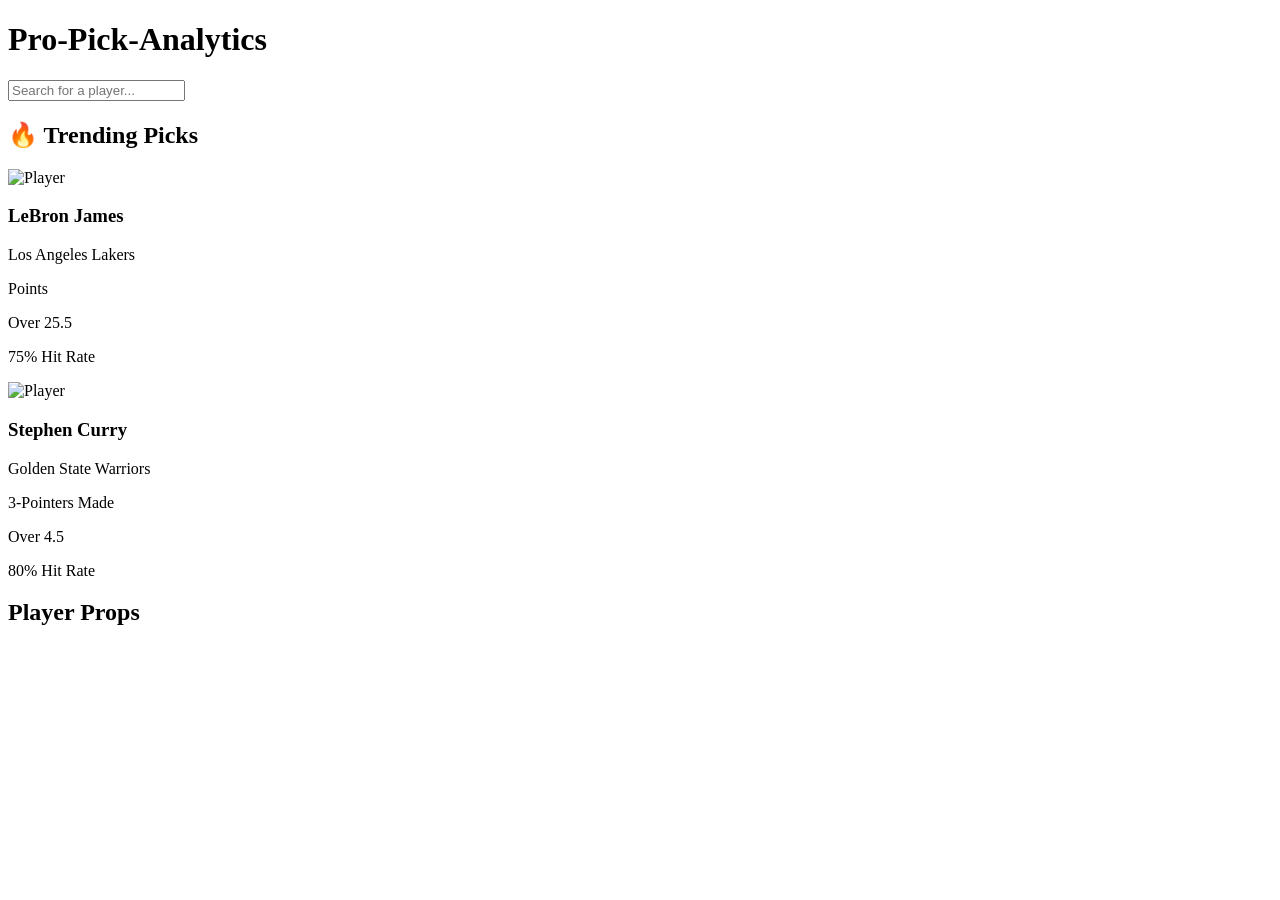
==== index.html @ f6f14ed5 "Add files via upload" ====
<!DOCTYPE html>
<html lang="en">
<head>
    <meta charset="UTF-8">
    <meta name="viewport" content="width=device-width, initial-scale=1.0">
    <title>Sports Betting Analytics</title>
    <link rel="stylesheet" href="css/style.css">
</head>
<body>
    <header>
        <div class="container">
            <h1>Pro-Pick-Analytics</h1>
            <div class="search-container">
                <input type="text" id="search-bar" placeholder="Search for a player...">
            </div>
        </div>
    </header>
    <main>
        <div class="container">
            <div class="best-picks">
                <h2>🔥 Trending Picks</h2>
                <div class="pick-card">
                    <div class="pick-player">
                        <img src="https://via.placeholder.com/40" alt="Player"/>
                        <div>
                            <h3>LeBron James</h3>
                            <p>Los Angeles Lakers</p>
                        </div>
                    </div>
                    <div class="pick-details">
                        <p>Points</p>
                        <p class="projection">Over 25.5</p>
                        <p class="hit-rate">75% Hit Rate</p>
                    </div>
                </div>
                <div class="pick-card">
                    <div class="pick-player">
                        <img src="https://via.placeholder.com/40" alt="Player"/>
                        <div>
                            <h3>Stephen Curry</h3>
                            <p>Golden State Warriors</p>
                        </div>
                    </div>
                    <div class="pick-details">
                        <p>3-Pointers Made</p>
                        <p class="projection">Over 4.5</p>
                        <p class="hit-rate">80% Hit Rate</p>
                    </div>
                </div>
            </div>
            <div class="player-props-container">
                <h2>Player Props</h2>
                <div class="player-props-grid">
                    <!-- Player props will be dynamically inserted here -->
                </div>
            </div>
        </div>
    </main>
    <script src="js/script.js"></script>
</body>
</html>
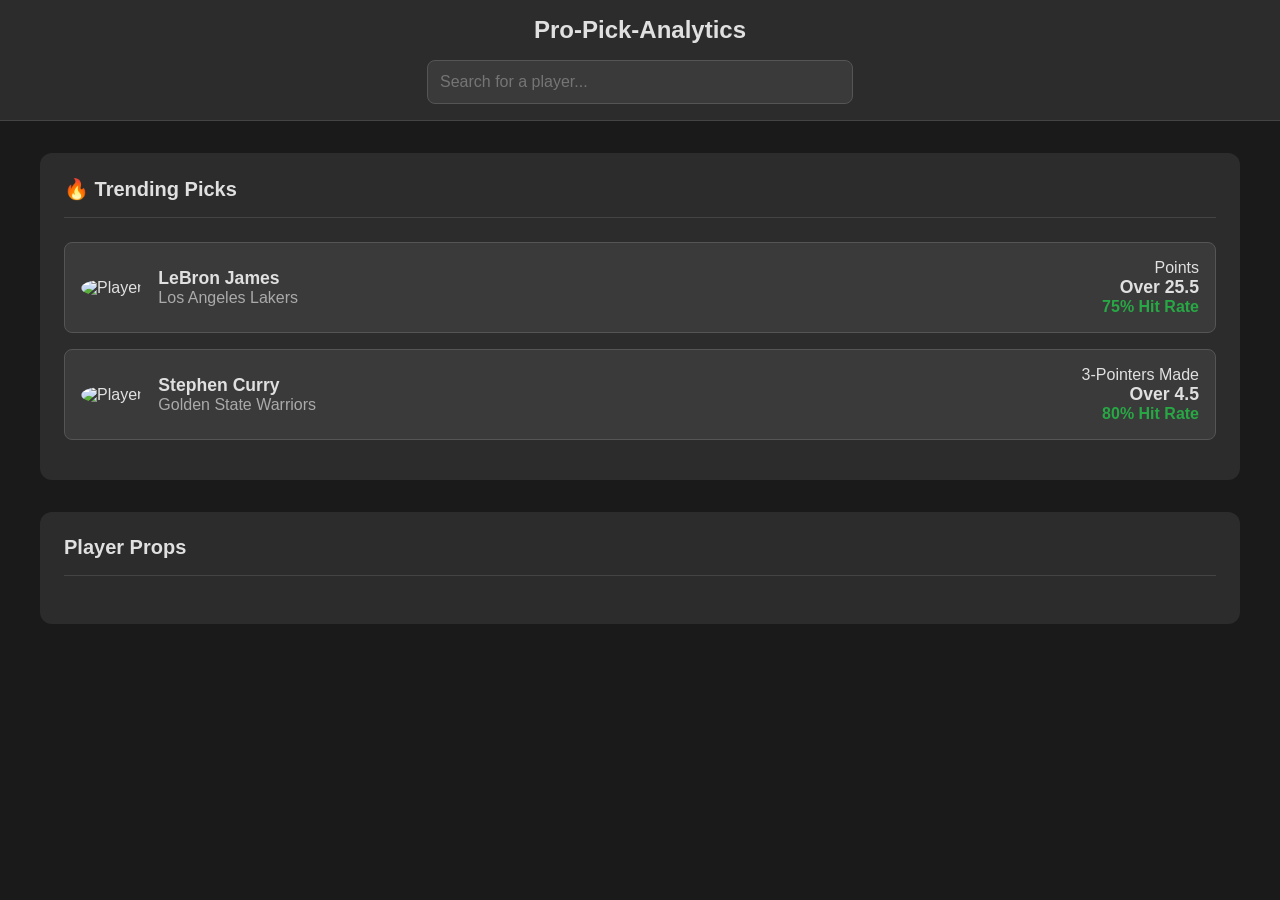
==== commit 32785d4b: "Initial commit" ====
--- a/index.html
+++ b/index.html
@@ -56,6 +56,7 @@
             </div>
         </div>
     </main>
+    <!-- Force redeploy -->
     <script src="js/script.js"></script>
 </body>
 </html>
--- a/css/style.css
+++ b/css/style.css
@@ -0,0 +1,177 @@
+body {
+    background-color: #1a1a1a;
+    color: #e0e0e0;
+    font-family: -apple-system, BlinkMacSystemFont, "Segoe UI", Roboto, Helvetica, Arial, sans-serif;
+    margin: 0;
+}
+
+.container {
+    max-width: 1200px;
+    margin: 0 auto;
+    padding: 0 1rem;
+}
+
+header {
+    background-color: #2c2c2c;
+    padding: 1rem 0;
+    border-bottom: 1px solid #444;
+}
+
+header h1 {
+    text-align: center;
+    margin: 0;
+    font-size: 1.5rem;
+}
+
+.search-container {
+    margin-top: 1rem;
+    text-align: center;
+}
+
+#search-bar {
+    width: 100%;
+    max-width: 400px;
+    padding: 0.75rem;
+    border-radius: 8px;
+    border: 1px solid #555;
+    background-color: #3a3a3a;
+    color: #e0e0e0;
+    font-size: 1rem;
+}
+
+main {
+    padding: 2rem 0;
+}
+
+.best-picks, .player-props-container {
+    background-color: #2c2c2c;
+    padding: 1.5rem;
+    border-radius: 12px;
+    margin-bottom: 2rem;
+}
+
+h2 {
+    margin-top: 0;
+    border-bottom: 1px solid #444;
+    padding-bottom: 1rem;
+    margin-bottom: 1.5rem;
+    font-size: 1.25rem;
+}
+
+.pick-card {
+    display: flex;
+    justify-content: space-between;
+    align-items: center;
+    background-color: #3a3a3a;
+    padding: 1rem;
+    border-radius: 8px;
+    margin-bottom: 1rem;
+    border: 1px solid #555;
+}
+
+.pick-player {
+    display: flex;
+    align-items: center;
+}
+
+.pick-player img {
+    border-radius: 50%;
+    margin-right: 1rem;
+}
+
+.pick-player h3 {
+    margin: 0;
+    font-size: 1.1rem;
+}
+
+.pick-player p {
+    margin: 0;
+    color: #aaa;
+}
+
+.pick-details {
+    text-align: right;
+}
+
+.pick-details p {
+    margin: 0;
+}
+
+.projection {
+    font-weight: bold;
+    font-size: 1.1rem;
+}
+
+.hit-rate {
+    color: #28a745;
+    font-weight: bold;
+}
+
+.player-props-grid {
+    display: grid;
+    grid-template-columns: repeat(auto-fit, minmax(300px, 1fr));
+    gap: 1.5rem;
+}
+
+.player-card {
+    background-color: #3a3a3a;
+    padding: 1.5rem;
+    border-radius: 8px;
+    border: 1px solid #555;
+}
+
+.player-card h3 {
+    margin-top: 0;
+}
+
+.view-stats-btn {
+    background-color: #007bff;
+    color: #ffffff;
+    border: none;
+    padding: 0.5rem 1rem;
+    border-radius: 5px;
+    cursor: pointer;
+    margin-top: 1rem;
+    width: 100%;
+    font-size: 1rem;
+}
+
+.player-stats {
+    margin-top: 1.5rem;
+    background-color: #4a4a4a;
+    padding: 1rem;
+    border-radius: 8px;
+}
+
+.projections, .trends, .injury-status, .matchup {
+    margin-top: 1rem;
+}
+
+.projections h5, .trends h5, .injury-status h5, .matchup h5 {
+    margin-bottom: 0.5rem;
+    color: #00aaff;
+}
+
+@media (max-width: 768px) {
+    header h1 {
+        font-size: 1.25rem;
+    }
+
+    #search-bar {
+        width: 100%;
+    }
+
+    .player-props-grid {
+        grid-template-columns: 1fr;
+    }
+
+    .pick-card {
+        flex-direction: column;
+        align-items: flex-start;
+    }
+
+    .pick-details {
+        text-align: left;
+        margin-top: 1rem;
+    }
+}
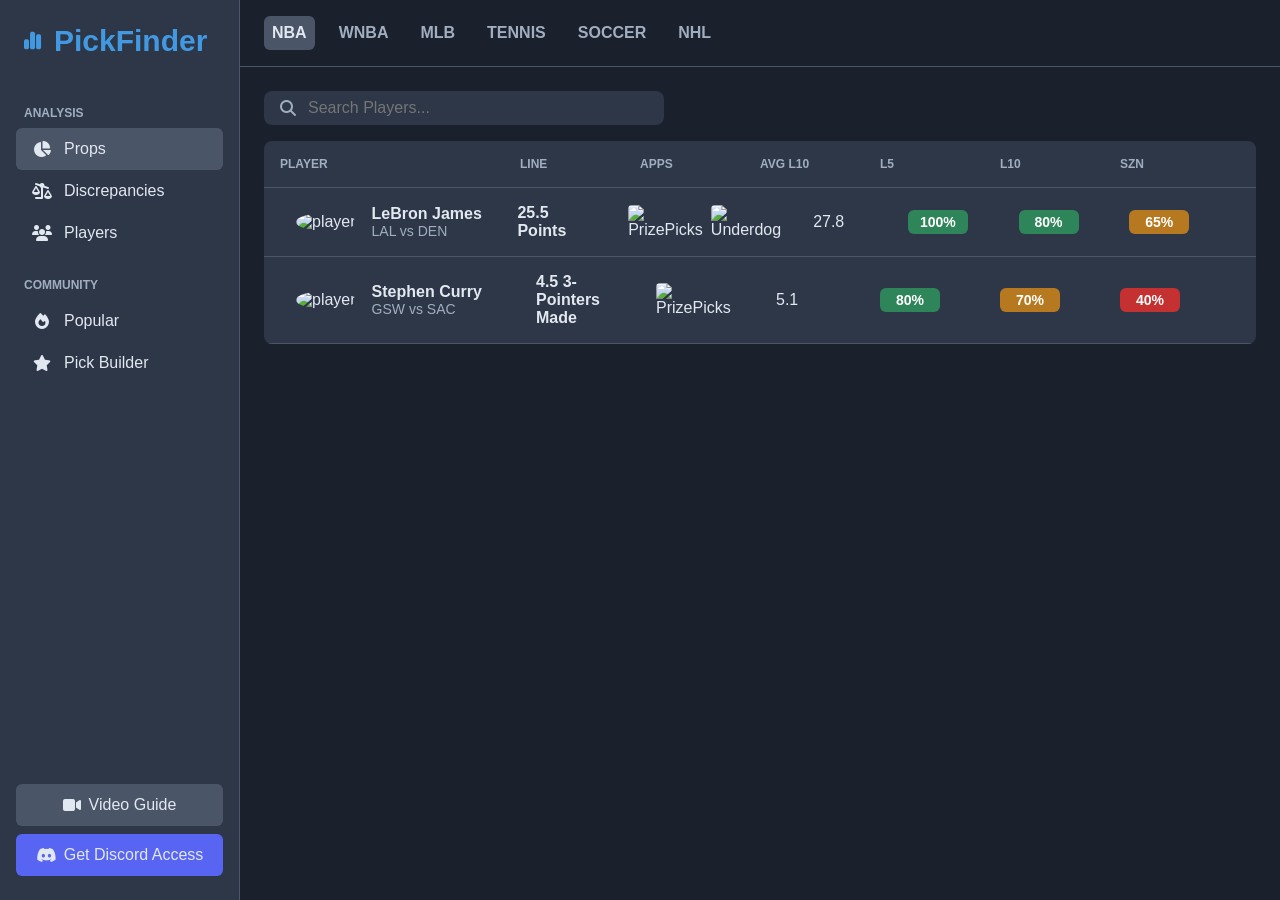
==== commit 498deb82: "feat: Overhaul UI to match pickfinder.app design" ====
--- a/index.html
+++ b/index.html
@@ -1,62 +1,114 @@
+
 <!DOCTYPE html>
 <html lang="en">
 <head>
     <meta charset="UTF-8">
     <meta name="viewport" content="width=device-width, initial-scale=1.0">
-    <title>Sports Betting Analytics</title>
+    <title>Pro-Pick-Analytics</title>
+    <link rel="stylesheet" href="https://cdnjs.cloudflare.com/ajax/libs/font-awesome/6.4.0/css/all.min.css">
     <link rel="stylesheet" href="css/style.css">
 </head>
 <body>
-    <header>
-        <div class="container">
-            <h1>Pro-Pick-Analytics</h1>
-            <div class="search-container">
-                <input type="text" id="search-bar" placeholder="Search for a player...">
+    <div class="app-container">
+        <aside class="sidebar">
+            <div class="sidebar-header">
+                <i class="fa-solid fa-chart-simple"></i>
+                <h1>PickFinder</h1>
             </div>
-        </div>
-    </header>
-    <main>
-        <div class="container">
-            <div class="best-picks">
-                <h2>🔥 Trending Picks</h2>
-                <div class="pick-card">
-                    <div class="pick-player">
-                        <img src="https://via.placeholder.com/40" alt="Player"/>
-                        <div>
-                            <h3>LeBron James</h3>
-                            <p>Los Angeles Lakers</p>
-                        </div>
+            <nav class="sidebar-nav">
+                <h3>Analysis</h3>
+                <a href="#" class="active"><i class="fa-solid fa-chart-pie"></i> Props</a>
+                <a href="#"><i class="fa-solid fa-scale-unbalanced-flip"></i> Discrepancies</a>
+                <a href="#"><i class="fa-solid fa-users"></i> Players</a>
+                <h3>Community</h3>
+                <a href="#"><i class="fa-solid fa-fire"></i> Popular</a>
+                <a href="#"><i class="fa-solid fa-star"></i> Pick Builder</a>
+            </nav>
+            <div class="sidebar-footer">
+                <a href="#" class="sidebar-btn"><i class="fa-solid fa-video"></i> Video Guide</a>
+                <a href="#" class="sidebar-btn discord"><i class="fa-brands fa-discord"></i> Get Discord Access</a>
+            </div>
+        </aside>
+        <main class="main-content">
+            <header class="main-header">
+                <div class="sports-nav">
+                    <a href="#" class="active">NBA</a>
+                    <a href="#">WNBA</a>
+                    <a href="#">MLB</a>
+                    <a href="#">TENNIS</a>
+                    <a href="#">SOCCER</a>
+                    <a href="#">NHL</a>
+                </div>
+                <div class="user-actions">
+                    <!-- User actions can go here -->
+                </div>
+            </header>
+            <div class="props-table-container">
+                <div class="props-header">
+                    <div class="search-container">
+                        <i class="fa-solid fa-search"></i>
+                        <input type="text" id="search-bar" placeholder="Search Players...">
                     </div>
-                    <div class="pick-details">
-                        <p>Points</p>
-                        <p class="projection">Over 25.5</p>
-                        <p class="hit-rate">75% Hit Rate</p>
+                    <div class="filters">
+                        <!-- Filter buttons can go here -->
                     </div>
                 </div>
-                <div class="pick-card">
-                    <div class="pick-player">
-                        <img src="https://via.placeholder.com/40" alt="Player"/>
-                        <div>
-                            <h3>Stephen Curry</h3>
-                            <p>Golden State Warriors</p>
+                <div class="data-grid">
+                    <div class="grid-header">
+                        <div class="header-cell col-player">Player</div>
+                        <div class="header-cell col-line">Line</div>
+                        <div class="header-cell col-apps">Apps</div>
+                        <div class="header-cell">Avg L10</div>
+                        <div class="header-cell">L5</div>
+                        <div class="header-cell">L10</div>
+                        <div class="header-cell">SZN</div>
+                    </div>
+                    <!-- Demo Row 1 -->
+                    <div class="grid-row">
+                        <div class="grid-cell col-player">
+                            <img src="https://via.placeholder.com/32" alt="player">
+                            <div>
+                                <h4>LeBron James</h4>
+                                <p>LAL vs DEN</p>
+                            </div>
                         </div>
+                        <div class="grid-cell col-line">
+                            <p>25.5 Points</p>
+                        </div>
+                        <div class="grid-cell col-apps">
+                            <img src="https://via.placeholder.com/24" title="PrizePicks" alt="PrizePicks">
+                            <img src="https://via.placeholder.com/24" title="Underdog" alt="Underdog">
+                        </div>
+                        <div class="grid-cell">27.8</div>
+                        <div class="grid-cell hit-rate-high">100%</div>
+                        <div class="grid-cell hit-rate-high">80%</div>
+                        <div class="grid-cell hit-rate-mid">65%</div>
                     </div>
-                    <div class="pick-details">
-                        <p>3-Pointers Made</p>
-                        <p class="projection">Over 4.5</p>
-                        <p class="hit-rate">80% Hit Rate</p>
+                    <!-- Demo Row 2 -->
+                    <div class="grid-row">
+                        <div class="grid-cell col-player">
+                            <img src="https://via.placeholder.com/32" alt="player">
+                            <div>
+                                <h4>Stephen Curry</h4>
+                                <p>GSW vs SAC</p>
+                            </div>
+                        </div>
+                        <div class="grid-cell col-line">
+                            <p>4.5 3-Pointers Made</p>
+                        </div>
+                        <div class="grid-cell col-apps">
+                            <img src="https://via.placeholder.com/24" title="PrizePicks" alt="PrizePicks">
+                        </div>
+                        <div class="grid-cell">5.1</div>
+                        <div class="grid-cell hit-rate-high">80%</div>
+                        <div class="grid-cell hit-rate-mid">70%</div>
+                        <div class="grid-cell hit-rate-low">40%</div>
                     </div>
+                     <!-- More rows will be dynamically inserted here by script.js -->
                 </div>
             </div>
-            <div class="player-props-container">
-                <h2>Player Props</h2>
-                <div class="player-props-grid">
-                    <!-- Player props will be dynamically inserted here -->
-                </div>
-            </div>
-        </div>
-    </main>
-    <!-- Force redeploy -->
+        </main>
+    </div>
     <script src="js/script.js"></script>
 </body>
-</html>+</html>
--- a/css/style.css
+++ b/css/style.css
@@ -1,177 +1,309 @@
+
+:root {
+    --bg-primary: #1A202C;
+    --bg-secondary: #2D3748;
+    --bg-tertiary: #4A5568;
+    --border-color: #4A5568;
+    --text-primary: #E2E8F0;
+    --text-secondary: #A0AEC0;
+    --accent-primary: #4299E1;
+    --accent-secondary: #38B2AC;
+    --hit-rate-high: #2F855A;
+    --hit-rate-mid: #B7791F;
+    --hit-rate-low: #C53030;
+}
+
+* {
+    box-sizing: border-box;
+    margin: 0;
+    padding: 0;
+}
+
 body {
-    background-color: #1a1a1a;
-    color: #e0e0e0;
     font-family: -apple-system, BlinkMacSystemFont, "Segoe UI", Roboto, Helvetica, Arial, sans-serif;
+    background-color: var(--bg-primary);
+    color: var(--text-primary);
+}
+
+.app-container {
+    display: flex;
+    height: 100vh;
+}
+
+/* Sidebar */
+.sidebar {
+    width: 240px;
+    background-color: var(--bg-secondary);
+    border-right: 1px solid var(--border-color);
+    display: flex;
+    flex-direction: column;
+    padding: 1.5rem 1rem;
+}
+
+.sidebar-header {
+    display: flex;
+    align-items: center;
+    gap: 0.75rem;
+    font-size: 1.25rem;
+    font-weight: bold;
+    padding: 0 0.5rem 1.5rem 0.5rem;
+    color: var(--accent-primary);
+}
+
+.sidebar-nav h3 {
+    font-size: 0.75rem;
+    text-transform: uppercase;
+    color: var(--text-secondary);
+    padding: 0 0.5rem;
+    margin: 1.5rem 0 0.5rem 0;
+}
+
+.sidebar-nav a {
+    display: flex;
+    align-items: center;
+    gap: 0.75rem;
+    padding: 0.75rem 1rem;
+    border-radius: 6px;
+    text-decoration: none;
+    color: var(--text-primary);
+    font-weight: 500;
+    transition: background-color 0.2s ease;
+}
+
+.sidebar-nav a.active, .sidebar-nav a:hover {
+    background-color: var(--bg-tertiary);
+}
+
+.sidebar-nav a i {
+    width: 20px;
+    text-align: center;
+}
+
+.sidebar-footer {
+    margin-top: auto;
+    display: flex;
+    flex-direction: column;
+    gap: 0.5rem;
+}
+
+.sidebar-btn {
+    display: flex;
+    align-items: center;
+    justify-content: center;
+    gap: 0.5rem;
+    padding: 0.75rem;
+    border-radius: 6px;
+    background-color: var(--bg-tertiary);
+    color: var(--text-primary);
+    text-decoration: none;
+    font-weight: 500;
+    transition: background-color 0.2s ease;
+}
+
+.sidebar-btn.discord {
+    background-color: #5865F2;
+}
+
+/* Main Content */
+.main-content {
+    flex: 1;
+    display: flex;
+    flex-direction: column;
+    overflow-y: auto;
+}
+
+.main-header {
+    display: flex;
+    justify-content: space-between;
+    align-items: center;
+    padding: 1rem 1.5rem;
+    border-bottom: 1px solid var(--border-color);
+}
+
+.sports-nav {
+    display: flex;
+    gap: 1rem;
+}
+
+.sports-nav a {
+    color: var(--text-secondary);
+    text-decoration: none;
+    font-weight: 600;
+    padding: 0.5rem;
+    border-radius: 6px;
+    transition: all 0.2s ease;
+}
+
+.sports-nav a.active, .sports-nav a:hover {
+    color: var(--text-primary);
+    background-color: var(--bg-tertiary);
+}
+
+.props-table-container {
+    padding: 1.5rem;
+}
+
+.props-header {
+    display: flex;
+    margin-bottom: 1rem;
+}
+
+.search-container {
+    display: flex;
+    align-items: center;
+    background-color: var(--bg-secondary);
+    padding: 0.5rem 1rem;
+    border-radius: 8px;
+    flex: 1;
+    max-width: 400px;
+}
+
+.search-container i {
+    color: var(--text-secondary);
+}
+
+#search-bar {
+    background: none;
+    border: none;
+    outline: none;
+    color: var(--text-primary);
+    font-size: 1rem;
+    margin-left: 0.75rem;
+    width: 100%;
+}
+
+/* Data Grid */
+.data-grid {
+    display: flex;
+    flex-direction: column;
+    background-color: var(--bg-secondary);
+    border-radius: 8px;
+    overflow: hidden;
+}
+
+.grid-header, .grid-row {
+    display: grid;
+    grid-template-columns: 2fr 1fr 1fr 1fr 1fr 1fr 1fr;
+    align-items: center;
+    padding: 0 1rem;
+    border-bottom: 1px solid var(--border-color);
+}
+
+.grid-header {
+    padding: 1rem;
+    font-size: 0.75rem;
+    text-transform: uppercase;
+    color: var(--text-secondary);
+    font-weight: 600;
+}
+
+.grid-row {
+    transition: background-color 0.2s ease;
+}
+
+.grid-row:hover {
+    background-color: var(--bg-tertiary);
+}
+
+.grid-cell {
+    padding: 1rem;
+    display: flex;
+    align-items: center;
+    font-weight: 500;
+}
+
+.col-player {
+    gap: 1rem;
+}
+
+.col-player img {
+    border-radius: 50%;
+}
+
+.col-player h4 {
+    font-size: 1rem;
     margin: 0;
 }
 
-.container {
-    max-width: 1200px;
-    margin: 0 auto;
-    padding: 0 1rem;
-}
-
-header {
-    background-color: #2c2c2c;
-    padding: 1rem 0;
-    border-bottom: 1px solid #444;
-}
-
-header h1 {
+.col-player p {
+    font-size: 0.875rem;
+    color: var(--text-secondary);
+    margin: 0;
+}
+
+.col-line p {
+    margin: 0;
+    font-weight: bold;
+}
+
+.col-apps {
+    gap: 0.5rem;
+}
+
+.col-apps img {
+    border-radius: 4px;
+}
+
+.hit-rate-high, .hit-rate-mid, .hit-rate-low {
+    justify-content: center;
+    color: white;
+    border-radius: 6px;
+    padding: 0.25rem 0.5rem;
+    font-size: 0.875rem;
+    font-weight: bold;
+    width: 60px;
     text-align: center;
-    margin: 0;
-    font-size: 1.5rem;
-}
-
-.search-container {
-    margin-top: 1rem;
-    text-align: center;
-}
-
-#search-bar {
-    width: 100%;
-    max-width: 400px;
-    padding: 0.75rem;
-    border-radius: 8px;
-    border: 1px solid #555;
-    background-color: #3a3a3a;
-    color: #e0e0e0;
-    font-size: 1rem;
-}
-
-main {
-    padding: 2rem 0;
-}
-
-.best-picks, .player-props-container {
-    background-color: #2c2c2c;
-    padding: 1.5rem;
-    border-radius: 12px;
-    margin-bottom: 2rem;
-}
-
-h2 {
-    margin-top: 0;
-    border-bottom: 1px solid #444;
-    padding-bottom: 1rem;
-    margin-bottom: 1.5rem;
-    font-size: 1.25rem;
-}
-
-.pick-card {
-    display: flex;
-    justify-content: space-between;
-    align-items: center;
-    background-color: #3a3a3a;
-    padding: 1rem;
-    border-radius: 8px;
-    margin-bottom: 1rem;
-    border: 1px solid #555;
-}
-
-.pick-player {
-    display: flex;
-    align-items: center;
-}
-
-.pick-player img {
-    border-radius: 50%;
-    margin-right: 1rem;
-}
-
-.pick-player h3 {
-    margin: 0;
-    font-size: 1.1rem;
-}
-
-.pick-player p {
-    margin: 0;
-    color: #aaa;
-}
-
-.pick-details {
-    text-align: right;
-}
-
-.pick-details p {
-    margin: 0;
-}
-
-.projection {
-    font-weight: bold;
-    font-size: 1.1rem;
-}
-
-.hit-rate {
-    color: #28a745;
-    font-weight: bold;
-}
-
-.player-props-grid {
-    display: grid;
-    grid-template-columns: repeat(auto-fit, minmax(300px, 1fr));
-    gap: 1.5rem;
-}
-
-.player-card {
-    background-color: #3a3a3a;
-    padding: 1.5rem;
-    border-radius: 8px;
-    border: 1px solid #555;
-}
-
-.player-card h3 {
-    margin-top: 0;
-}
-
-.view-stats-btn {
-    background-color: #007bff;
-    color: #ffffff;
-    border: none;
-    padding: 0.5rem 1rem;
-    border-radius: 5px;
-    cursor: pointer;
-    margin-top: 1rem;
-    width: 100%;
-    font-size: 1rem;
-}
-
-.player-stats {
-    margin-top: 1.5rem;
-    background-color: #4a4a4a;
-    padding: 1rem;
-    border-radius: 8px;
-}
-
-.projections, .trends, .injury-status, .matchup {
-    margin-top: 1rem;
-}
-
-.projections h5, .trends h5, .injury-status h5, .matchup h5 {
-    margin-bottom: 0.5rem;
-    color: #00aaff;
+}
+
+.hit-rate-high {
+    background-color: var(--hit-rate-high);
+}
+
+.hit-rate-mid {
+    background-color: var(--hit-rate-mid);
+}
+
+.hit-rate-low {
+    background-color: var(--hit-rate-low);
+}
+
+@media (max-width: 1200px) {
+    .sidebar {
+        width: 70px;
+    }
+    .sidebar-header h1, .sidebar-nav h3, .sidebar-nav a span, .sidebar-footer .sidebar-btn span {
+        display: none;
+    }
+    .sidebar-nav a, .sidebar-btn {
+        justify-content: center;
+    }
 }
 
 @media (max-width: 768px) {
-    header h1 {
-        font-size: 1.25rem;
-    }
-
-    #search-bar {
+    .app-container {
+        flex-direction: column;
+    }
+    .sidebar {
         width: 100%;
-    }
-
-    .player-props-grid {
+        height: auto;
+        flex-direction: row;
+        justify-content: space-around;
+    }
+    .sidebar-header, .sidebar-nav h3, .sidebar-footer {
+        display: none;
+    }
+    .sidebar-nav {
+        display: flex;
+        gap: 0.5rem;
+    }
+    .grid-header {
+        display: none;
+    }
+    .grid-row {
         grid-template-columns: 1fr;
-    }
-
-    .pick-card {
-        flex-direction: column;
-        align-items: flex-start;
-    }
-
-    .pick-details {
-        text-align: left;
-        margin-top: 1rem;
-    }
-}+        padding: 1rem;
+    }
+    .grid-cell {
+        padding: 0.25rem 0;
+    }
+}
